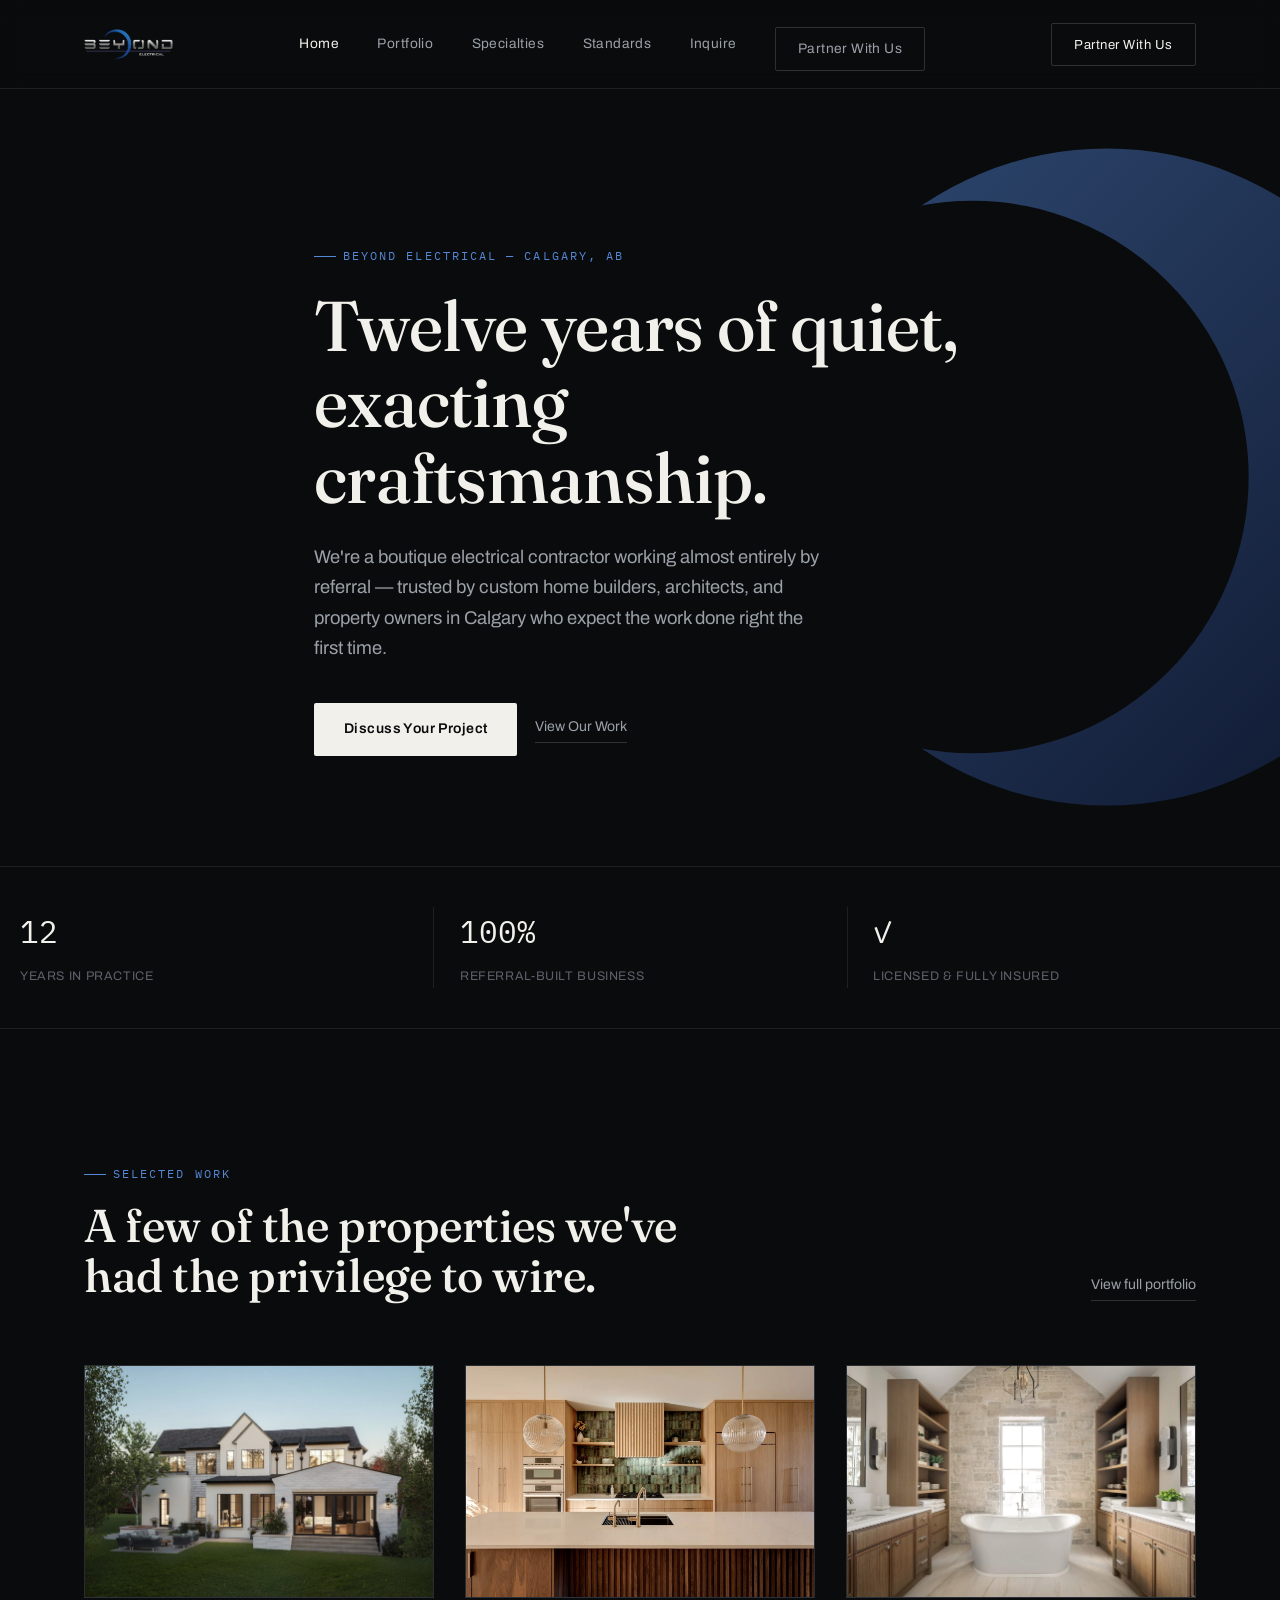
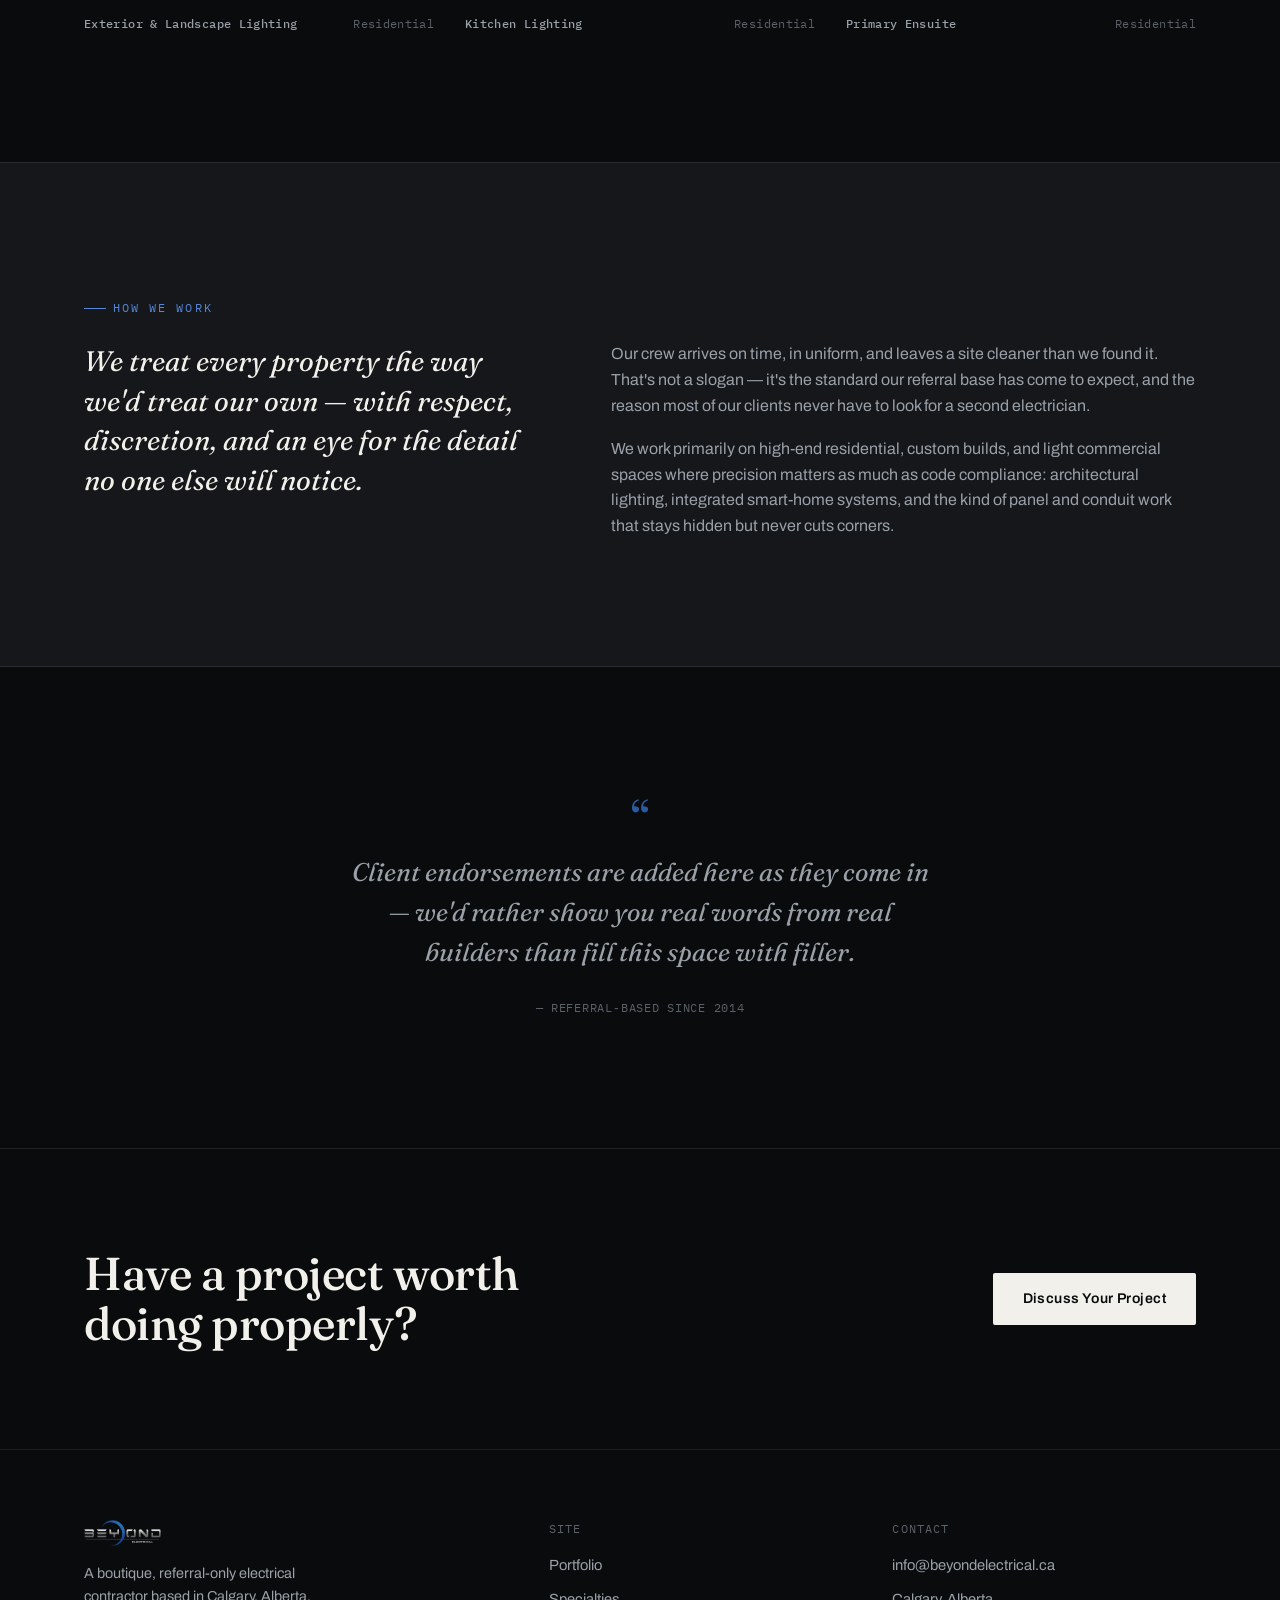
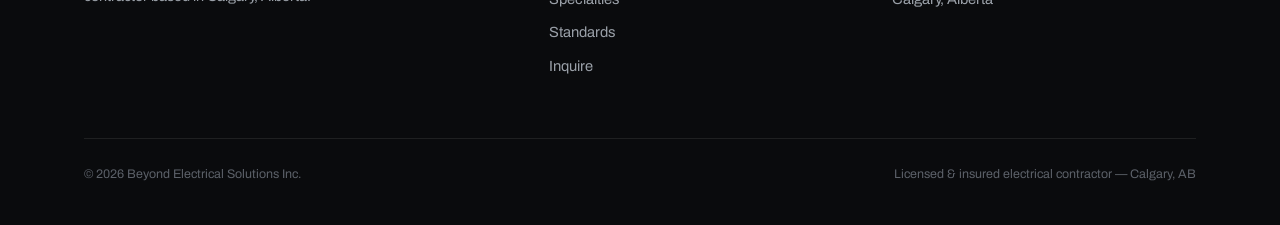
==== index_preview.html @ dde85ee1 "Add files via upload" ====
<!DOCTYPE html>
<html lang="en">
<head>
<meta charset="UTF-8">
<meta name="viewport" content="width=device-width, initial-scale=1.0">
<title>Beyond Electrical Solutions — Calgary, AB</title>
<meta name="description" content="A boutique, referral-only electrical contractor serving Calgary's custom home builders, architects, and discerning property owners for 12 years.">
<link rel="icon" type="image/png" href="[data-uri]">
<style>/* ============================================
   Beyond Electrical Solutions — Design Tokens
   ============================================ */

@import url('https://fonts.googleapis.com/css2?family=Fraunces:ital,opsz,wght@0,9..144,300;0,9..144,400;0,9..144,500;0,9..144,600;1,9..144,400;1,9..144,500&family=Archivo:wght@400;500;600;700&family=IBM+Plex+Mono:wght@400;500&display=swap');

:root{
  /* Color */
  --bg:            #0a0b0d;
  --bg-panel:      #15171b;
  --bg-panel-2:    #1c1f24;
  --text:          #f2f0ea;
  --text-muted:    #9aa0a8;
  --text-faint:    #5c6169;
  --blue-deep:     #12224f;
  --blue:          #2c5aa0;
  --blue-bright:   #5488d6;
  --hairline:      rgba(242,240,234,0.09);
  --hairline-strong: rgba(242,240,234,0.16);

  /* Light-context inversions (used sparingly, e.g. printable/email contexts) */
  --bg-light:      #f6f5f2;
  --text-on-light: #16181c;

  /* Type */
  --font-display: 'Fraunces', Georgia, serif;
  --font-body:    'Archivo', -apple-system, BlinkMacSystemFont, sans-serif;
  --font-mono:    'IBM Plex Mono', ui-monospace, monospace;

  /* Layout */
  --container: 1240px;
  --gutter: clamp(24px, 5vw, 64px);
  --radius: 2px;
}

*, *::before, *::after{ box-sizing: border-box; }
html{ scroll-behavior: smooth; }
@media (prefers-reduced-motion: reduce){
  html{ scroll-behavior: auto; }
  *, *::before, *::after{ animation-duration: 0.01ms !important; animation-iteration-count: 1 !important; transition-duration: 0.01ms !important; scroll-behavior: auto !important; }
}

body{
  margin: 0;
  background: var(--bg);
  color: var(--text);
  font-family: var(--font-body);
  font-size: 16px;
  line-height: 1.6;
  -webkit-font-smoothing: antialiased;
}

img{ max-width: 100%; display: block; }
a{ color: inherit; text-decoration: none; }

.container{
  max-width: var(--container);
  margin: 0 auto;
  padding-left: var(--gutter);
  padding-right: var(--gutter);
}

/* ---------- Type scale ---------- */
h1, h2, h3, .display{
  font-family: var(--font-display);
  font-weight: 500;
  line-height: 1.08;
  letter-spacing: -0.01em;
  margin: 0;
}
h1{ font-size: clamp(2.6rem, 5.5vw, 4.6rem); font-weight: 500; }
h2{ font-size: clamp(2rem, 3.6vw, 3rem); font-weight: 500; }
h3{ font-size: clamp(1.3rem, 2vw, 1.7rem); font-weight: 500; }

.eyebrow{
  font-family: var(--font-mono);
  font-size: 0.72rem;
  letter-spacing: 0.18em;
  text-transform: uppercase;
  color: var(--blue-bright);
  display: inline-flex;
  align-items: center;
  gap: 0.6em;
}
.eyebrow::before{
  content: '';
  width: 22px;
  height: 1px;
  background: var(--blue-bright);
  display: inline-block;
}

p{ margin: 0; color: var(--text-muted); }
p.lede{ font-size: 1.15rem; line-height: 1.65; color: var(--text-muted); max-width: 46ch; }

.hairline{ border: none; border-top: 1px solid var(--hairline); margin: 0; }

/* ---------- Header ---------- */
header.site{
  position: sticky;
  top: 0;
  z-index: 50;
  background: rgba(10,11,13,0.82);
  backdrop-filter: blur(10px);
  border-bottom: 1px solid var(--hairline);
}
.nav-row{
  display: flex;
  align-items: center;
  justify-content: space-between;
  height: 88px;
}
.brand img{ height: 30px; width: auto; }
nav.primary{
  display: flex;
  align-items: center;
  gap: clamp(20px, 3vw, 44px);
}
nav.primary a{
  font-size: 0.86rem;
  letter-spacing: 0.03em;
  color: var(--text-muted);
  transition: color 0.2s ease;
  white-space: nowrap;
}
nav.primary a:hover, nav.primary a.active{ color: var(--text); }
.btn-inquire{
  border: 1px solid var(--hairline-strong);
  padding: 10px 22px;
  font-size: 0.82rem;
  letter-spacing: 0.04em;
  border-radius: var(--radius);
  transition: border-color 0.2s ease, background 0.2s ease;
}
.btn-inquire:hover{ border-color: var(--blue-bright); background: rgba(84,136,214,0.08); }

.nav-toggle{
  display: none;
  background: none;
  border: none;
  color: var(--text);
  font-size: 1.6rem;
  cursor: pointer;
}

@media (max-width: 860px){
  nav.primary.links{
    position: fixed;
    inset: 88px 0 0 0;
    background: var(--bg);
    flex-direction: column;
    align-items: flex-start;
    padding: 40px var(--gutter);
    gap: 28px;
    transform: translateY(-8px);
    opacity: 0;
    pointer-events: none;
    transition: opacity 0.25s ease, transform 0.25s ease;
  }
  nav.primary.links a{ font-size: 1.1rem; }
  nav.primary.links.open{ opacity: 1; pointer-events: auto; transform: translateY(0); }
  .nav-toggle{ display: block; }
  .btn-inquire.desktop-only{ display: none; }
}

/* ---------- Hero ---------- */
.hero{
  position: relative;
  overflow: hidden;
  padding: clamp(90px, 14vw, 150px) 0 clamp(70px, 10vw, 110px);
  border-bottom: 1px solid var(--hairline);
}
.hero-crescent{
  position: absolute;
  right: -18%;
  top: 50%;
  transform: translateY(-50%);
  width: min(70vw, 980px);
  height: auto;
  opacity: 0.5;
  pointer-events: none;
}
.hero-inner{ position: relative; z-index: 2; max-width: 780px; }
.hero .eyebrow{ margin-bottom: 22px; }
.hero h1{ margin-bottom: 26px; }
.hero p.lede{ margin-bottom: 40px; }
.hero-cta{ display: flex; gap: 18px; align-items: center; flex-wrap: wrap; }

.btn-primary{
  background: var(--text);
  color: var(--bg);
  padding: 15px 30px;
  font-size: 0.88rem;
  letter-spacing: 0.03em;
  font-weight: 600;
  border-radius: var(--radius);
  transition: background 0.2s ease, transform 0.2s ease;
  display: inline-block;
}
.btn-primary:hover{ background: var(--blue-bright); color: var(--text); }

.link-ghost{
  font-size: 0.88rem;
  color: var(--text-muted);
  border-bottom: 1px solid var(--hairline-strong);
  padding-bottom: 3px;
  transition: color 0.2s ease, border-color 0.2s ease;
}
.link-ghost:hover{ color: var(--text); border-color: var(--blue-bright); }

/* ---------- Stat row ---------- */
.stats{
  border-bottom: 1px solid var(--hairline);
}
.stats-row{
  display: grid;
  grid-template-columns: repeat(3, 1fr);
  padding: 40px 0;
}
.stat{
  text-align: left;
  padding: 0 clamp(10px,2vw,30px);
  border-left: 1px solid var(--hairline);
}
.stat:first-child{ border-left: none; padding-left: 0; }
.stat .num{
  font-family: var(--font-mono);
  font-size: clamp(1.5rem, 2.4vw, 2.1rem);
  color: var(--text);
  display: block;
  margin-bottom: 6px;
}
.stat .label{
  font-size: 0.78rem;
  letter-spacing: 0.05em;
  text-transform: uppercase;
  color: var(--text-faint);
}
@media (max-width: 700px){
  .stats-row{ grid-template-columns: 1fr; gap: 22px; }
  .stat{ border-left: none; padding-left: 0; border-top: 1px solid var(--hairline); padding-top: 18px; }
  .stat:first-child{ border-top: none; padding-top: 0; }
}

/* ---------- Section scaffolding ---------- */
.section{ padding: clamp(70px, 10vw, 130px) 0; }
.section-head{
  display: flex;
  justify-content: space-between;
  align-items: flex-end;
  gap: 40px;
  margin-bottom: clamp(40px, 6vw, 64px);
  flex-wrap: wrap;
}
.section-head h2{ margin-top: 18px; max-width: 20ch; }
.section-head .lede{ margin-top: 18px; max-width: 40ch; }

/* ---------- Work / portfolio grid ---------- */
.work-grid{
  display: grid;
  grid-template-columns: repeat(3, 1fr);
  gap: clamp(20px, 2.4vw, 32px);
  align-items: start;
}
@media (max-width: 900px){ .work-grid{ grid-template-columns: 1fr; } }

.plate{
  position: relative;
  aspect-ratio: 3/2;
  background:
    linear-gradient(180deg, rgba(44,90,160,0.10), rgba(10,11,13,0) 60%),
    var(--bg-panel);
  border: 1px solid var(--hairline);
  overflow: hidden;
}
.plate.has-photo{ aspect-ratio: 3/2; }
.plate.has-photo.portrait{ aspect-ratio: 2/3; }
.plate img{
  position: absolute;
  inset: 0;
  width: 100%;
  height: 100%;
  object-fit: cover;
  filter: saturate(0.92) contrast(1.02);
}
.plate.has-photo::before{ display: none; }
.plate::before{
  content:'';
  position:absolute; inset:0;
  background-image:
    linear-gradient(var(--hairline) 1px, transparent 1px),
    linear-gradient(90deg, var(--hairline) 1px, transparent 1px);
  background-size: 28px 28px;
  opacity: 0.35;
}
.plate .corner{
  position: absolute;
  width: 16px; height: 16px;
  border: 1px solid var(--hairline-strong);
}
.plate .corner.tl{ top: 14px; left: 14px; border-right: none; border-bottom: none; }
.plate .corner.tr{ top: 14px; right: 14px; border-left: none; border-bottom: none; }
.plate .corner.bl{ bottom: 14px; left: 14px; border-right: none; border-top: none; }
.plate .corner.br{ bottom: 14px; right: 14px; border-left: none; border-top: none; }
.plate .plate-tag{
  position: absolute;
  inset: 0;
  display: flex;
  align-items: center;
  justify-content: center;
  text-align: center;
  font-family: var(--font-mono);
  font-size: 0.72rem;
  letter-spacing: 0.1em;
  text-transform: uppercase;
  color: var(--text-faint);
  padding: 0 20%;
}
.work-caption{
  margin-top: 16px;
  display: flex;
  justify-content: space-between;
  gap: 12px;
  font-family: var(--font-mono);
  font-size: 0.76rem;
  letter-spacing: 0.03em;
  color: var(--text-faint);
}
.work-caption strong{ color: var(--text-muted); font-weight: 500; }

/* ---------- Philosophy / editorial two-col ---------- */
.editorial{
  display: grid;
  grid-template-columns: 1fr 1.3fr;
  gap: clamp(30px, 6vw, 90px);
}
@media (max-width: 800px){ .editorial{ grid-template-columns: 1fr; } }
.editorial .lead-line{
  font-family: var(--font-display);
  font-style: italic;
  font-weight: 400;
  font-size: clamp(1.4rem, 2.2vw, 1.9rem);
  color: var(--text);
  line-height: 1.4;
}
.editorial .body-col p + p{ margin-top: 18px; }
.editorial .body-col p{ color: var(--text-muted); font-size: 1rem; }

/* ---------- Endorsement ---------- */
.endorsement{
  text-align: center;
  max-width: 720px;
  margin: 0 auto;
}
.endorsement .mark{
  font-family: var(--font-display);
  font-size: 3rem;
  color: var(--blue);
  line-height: 1;
  margin-bottom: 10px;
}
.endorsement blockquote{
  margin: 0 0 22px;
  font-family: var(--font-display);
  font-style: italic;
  font-weight: 400;
  font-size: clamp(1.25rem, 2.2vw, 1.6rem);
  color: var(--text-muted);
  line-height: 1.55;
}
.endorsement cite{
  font-style: normal;
  font-family: var(--font-mono);
  font-size: 0.76rem;
  letter-spacing: 0.06em;
  text-transform: uppercase;
  color: var(--text-faint);
}

/* ---------- CTA banner ---------- */
.cta-banner{
  border-top: 1px solid var(--hairline);
  border-bottom: 1px solid var(--hairline);
  padding: clamp(60px,8vw,100px) 0;
}
.cta-banner-inner{
  display: flex;
  justify-content: space-between;
  align-items: center;
  gap: 30px;
  flex-wrap: wrap;
}
.cta-banner h2{ max-width: 16ch; }

/* ---------- Footer ---------- */
footer.site{
  padding: 70px 0 40px;
}
.footer-grid{
  display: grid;
  grid-template-columns: 1.4fr 1fr 1fr;
  gap: 40px;
  padding-bottom: 50px;
}
@media (max-width: 700px){ .footer-grid{ grid-template-columns: 1fr; gap: 34px; } }
.footer-grid img{ height: 26px; margin-bottom: 16px; }
.footer-grid p{ font-size: 0.9rem; max-width: 32ch; }
.footer-col h4{
  font-family: var(--font-mono);
  font-size: 0.72rem;
  letter-spacing: 0.1em;
  text-transform: uppercase;
  color: var(--text-faint);
  margin: 0 0 16px;
  font-weight: 400;
}
.footer-col a, .footer-col p{ display: block; color: var(--text-muted); font-size: 0.92rem; margin-bottom: 10px; }
.footer-col a:hover{ color: var(--text); }
.footer-bottom{
  display: flex;
  justify-content: space-between;
  gap: 20px;
  flex-wrap: wrap;
  padding-top: 26px;
  border-top: 1px solid var(--hairline);
  font-size: 0.78rem;
  color: var(--text-faint);
}

/* ---------- Reveal-on-scroll ---------- */
.reveal{ opacity: 0; transform: translateY(14px); transition: opacity 0.7s ease, transform 0.7s ease; }
.reveal.in{ opacity: 1; transform: translateY(0); }

/* ---------- Specialties list ---------- */
.specialty-list{ border-top: 1px solid var(--hairline); }
.specialty-row{
  display: grid;
  grid-template-columns: 120px 1fr;
  gap: clamp(20px, 4vw, 60px);
  padding: clamp(34px, 5vw, 48px) 0;
  border-bottom: 1px solid var(--hairline);
}
.specialty-row .code{
  font-family: var(--font-mono);
  font-size: 0.8rem;
  letter-spacing: 0.08em;
  color: var(--blue-bright);
  padding-top: 4px;
}
.specialty-row h3{ margin-bottom: 12px; }
.specialty-row p{ max-width: 62ch; }
@media (max-width: 640px){
  .specialty-row{ grid-template-columns: 1fr; gap: 10px; }
}

/* ---------- Process steps ---------- */
.process{
  display: grid;
  grid-template-columns: repeat(3, 1fr);
  gap: clamp(24px, 3vw, 40px);
}
@media (max-width: 800px){ .process{ grid-template-columns: 1fr; } }
.process-step .step-num{
  font-family: var(--font-mono);
  font-size: 0.78rem;
  color: var(--text-faint);
  display: block;
  margin-bottom: 14px;
}
.process-step h3{ margin-bottom: 10px; }
.process-step p{ font-size: 0.95rem; }

/* ---------- Credentials block ---------- */
.credentials{
  background: var(--bg-panel);
  border: 1px solid var(--hairline);
  padding: clamp(28px, 4vw, 40px);
  display: grid;
  grid-template-columns: repeat(3, 1fr);
  gap: 26px;
}
@media (max-width: 700px){ .credentials{ grid-template-columns: 1fr; } }
.credentials .cred-label{
  font-family: var(--font-mono);
  font-size: 0.7rem;
  letter-spacing: 0.08em;
  text-transform: uppercase;
  color: var(--text-faint);
  display: block;
  margin-bottom: 8px;
}
.credentials .cred-value{ color: var(--text); font-size: 1rem; }
.credentials .cred-value.placeholder{ color: var(--text-faint); font-style: italic; }

/* ---------- Form ---------- */
.form-grid{
  display: grid;
  grid-template-columns: 1fr 1fr;
  gap: 22px 26px;
}
@media (max-width: 700px){ .form-grid{ grid-template-columns: 1fr; } }
.field{ display: flex; flex-direction: column; gap: 8px; }
.field.full{ grid-column: 1 / -1; }
.field label{
  font-family: var(--font-mono);
  font-size: 0.72rem;
  letter-spacing: 0.06em;
  text-transform: uppercase;
  color: var(--text-faint);
}
.field label .opt{ text-transform: none; letter-spacing: 0; opacity: 0.7; }
.field input, .field select, .field textarea{
  background: var(--bg-panel);
  border: 1px solid var(--hairline-strong);
  color: var(--text);
  padding: 13px 14px;
  font-family: var(--font-body);
  font-size: 0.95rem;
  border-radius: var(--radius);
  outline: none;
  transition: border-color 0.2s ease;
}
.field input:focus, .field select:focus, .field textarea:focus{ border-color: var(--blue-bright); }
.field textarea{ resize: vertical; min-height: 130px; }
.form-note{ font-size: 0.85rem; margin-top: 18px; }
.form-status{
  margin-top: 18px;
  font-family: var(--font-mono);
  font-size: 0.85rem;
  display: none;
}
.form-status.visible{ display: block; }
.form-status.ok{ color: var(--blue-bright); }
.form-status.err{ color: #d97757; }

.contact-alt{
  border-top: 1px solid var(--hairline);
  margin-top: clamp(50px,6vw,80px);
  padding-top: clamp(40px,5vw,60px);
  display: flex;
  justify-content: space-between;
  gap: 30px;
  flex-wrap: wrap;
  align-items: center;
}

/* ---------- Page hero (inner pages) ---------- */
.page-hero{
  padding: clamp(70px,10vw,110px) 0 clamp(50px,6vw,70px);
  border-bottom: 1px solid var(--hairline);
}
.page-hero h1{ margin-top: 18px; max-width: 16ch; }
.page-hero p.lede{ margin-top: 22px; }
</style>
</head>
<body>

<header class="site">
  <div class="container nav-row">
    <a href="index_preview.html" class="brand"><img src="[data-uri]" alt="Beyond Electrical Solutions"></a>
    <nav class="primary links" id="primaryNav">
      <a href="index_preview.html" class="active">Home</a>
      <a href="portfolio_preview.html">Portfolio</a>
      <a href="specialties_preview.html">Specialties</a>
      <a href="standards_preview.html">Standards</a>
      <a href="inquire_preview.html">Inquire</a>
      <a href="inquire_preview.html" class="btn-inquire" style="margin-top:10px;">Partner With Us</a>
    </nav>
    <a href="inquire_preview.html" class="btn-inquire desktop-only">Partner With Us</a>
    <button class="nav-toggle" id="navToggle" aria-label="Toggle navigation">&#9776;</button>
  </div>
</header>

<section class="hero">
  <svg class="hero-crescent" viewBox="0 0 600 600" xmlns="http://www.w3.org/2000/svg">
    <defs>
      <linearGradient id="crescentGrad" x1="0%" y1="0%" x2="100%" y2="100%">
        <stop offset="0%" stop-color="#5488d6"/>
        <stop offset="100%" stop-color="#12224f"/>
      </linearGradient>
      <mask id="crescentMask">
        <rect width="600" height="600" fill="white"/>
        <circle cx="240" cy="300" r="185" fill="black"/>
      </mask>
    </defs>
    <circle cx="330" cy="300" r="220" fill="url(#crescentGrad)" mask="url(#crescentMask)"/>
  </svg>
  <div class="container hero-inner">
    <span class="eyebrow reveal in">Beyond Electrical &mdash; Calgary, AB</span>
    <h1 class="reveal in">Twelve years of quiet, exacting craftsmanship.</h1>
    <p class="lede reveal in">We're a boutique electrical contractor working almost entirely by referral &mdash; trusted by custom home builders, architects, and property owners in Calgary who expect the work done right the first time.</p>
    <div class="hero-cta reveal in">
      <a href="inquire_preview.html" class="btn-primary">Discuss Your Project</a>
      <a href="portfolio_preview.html" class="link-ghost">View Our Work</a>
    </div>
  </div>
</section>

<section class="stats">
  <div class="container stats-row">
    <div class="stat reveal">
      <span class="num">12</span>
      <span class="label">Years in Practice</span>
    </div>
    <div class="stat reveal">
      <span class="num">100%</span>
      <span class="label">Referral&#8209;Built Business</span>
    </div>
    <div class="stat reveal">
      <span class="num">&#10003;</span>
      <span class="label">Licensed &amp; Fully Insured</span>
    </div>
  </div>
</section>

<section class="section">
  <div class="container">
    <div class="section-head reveal">
      <div>
        <span class="eyebrow">Selected Work</span>
        <h2>A few of the properties we've had the privilege to wire.</h2>
      </div>
      <a href="portfolio_preview.html" class="link-ghost">View full portfolio</a>
    </div>

    <div class="work-grid">
      <div>
        <div class="plate has-photo reveal">
          <img src="[data-uri]" alt="Exterior and landscape lighting on a custom residence" loading="lazy">
        </div>
        <div class="work-caption"><strong>Exterior &amp; Landscape Lighting</strong><span>Residential</span></div>
      </div>
      <div>
        <div class="plate has-photo reveal">
          <img src="[data-uri]" alt="Kitchen island pendant lighting" loading="lazy">
        </div>
        <div class="work-caption"><strong>Kitchen Lighting</strong><span>Residential</span></div>
      </div>
      <div>
        <div class="plate has-photo reveal">
          <img src="[data-uri]" alt="Primary ensuite bathroom lighting" loading="lazy">
        </div>
        <div class="work-caption"><strong>Primary Ensuite</strong><span>Residential</span></div>
      </div>
    </div>
  </div>
</section>

<section class="section" style="background:var(--bg-panel); border-top:1px solid var(--hairline); border-bottom:1px solid var(--hairline);">
  <div class="container">
    <span class="eyebrow reveal">How We Work</span>
    <div class="editorial" style="margin-top:24px;">
      <p class="lead-line reveal">We treat every property the way we'd treat our own &mdash; with respect, discretion, and an eye for the detail no one else will notice.</p>
      <div class="body-col reveal">
        <p>Our crew arrives on time, in uniform, and leaves a site cleaner than we found it. That's not a slogan &mdash; it's the standard our referral base has come to expect, and the reason most of our clients never have to look for a second electrician.</p>
        <p>We work primarily on high-end residential, custom builds, and light commercial spaces where precision matters as much as code compliance: architectural lighting, integrated smart-home systems, and the kind of panel and conduit work that stays hidden but never cuts corners.</p>
      </div>
    </div>
  </div>
</section>

<section class="section">
  <div class="container endorsement reveal">
    <div class="mark">&ldquo;</div>
    <blockquote>Client endorsements are added here as they come in &mdash; we'd rather show you real words from real builders than fill this space with filler.</blockquote>
    <cite>&mdash; Referral&#8209;based since 2014</cite>
  </div>
</section>

<section class="cta-banner">
  <div class="container cta-banner-inner">
    <h2 class="reveal">Have a project worth doing properly?</h2>
    <a href="inquire_preview.html" class="btn-primary reveal">Discuss Your Project</a>
  </div>
</section>

<footer class="site">
  <div class="container">
    <div class="footer-grid">
      <div>
        <img src="[data-uri]" alt="Beyond Electrical Solutions">
        <p>A boutique, referral&#8209;only electrical contractor based in Calgary, Alberta.</p>
      </div>
      <div class="footer-col">
        <h4>Site</h4>
        <a href="portfolio_preview.html">Portfolio</a>
        <a href="specialties_preview.html">Specialties</a>
        <a href="standards_preview.html">Standards</a>
        <a href="inquire_preview.html">Inquire</a>
      </div>
      <div class="footer-col">
        <h4>Contact</h4>
        <a href="mailto:info@beyondelectrical.ca">info@beyondelectrical.ca</a>
        <p>Calgary, Alberta</p>
      </div>
    </div>
    <div class="footer-bottom">
      <span>&copy; 2026 Beyond Electrical Solutions Inc.</span>
      <span>Licensed &amp; insured electrical contractor &mdash; Calgary, AB</span>
    </div>
  </div>
</footer>

<script>// Mobile nav toggle
const navToggle = document.getElementById('navToggle');
const primaryNav = document.getElementById('primaryNav');
if (navToggle && primaryNav) {
  navToggle.addEventListener('click', () => {
    primaryNav.classList.toggle('open');
  });
  primaryNav.querySelectorAll('a').forEach(link => {
    link.addEventListener('click', () => primaryNav.classList.remove('open'));
  });
}

// Scroll reveal
const revealEls = document.querySelectorAll('.reveal');
if ('IntersectionObserver' in window && revealEls.length) {
  const io = new IntersectionObserver((entries) => {
    entries.forEach(entry => {
      if (entry.isIntersecting) {
        entry.target.classList.add('in');
        io.unobserve(entry.target);
      }
    });
  }, { threshold: 0.15 });
  revealEls.forEach(el => io.observe(el));
} else {
  revealEls.forEach(el => el.classList.add('in'));
}
</script>
</body>
</html>
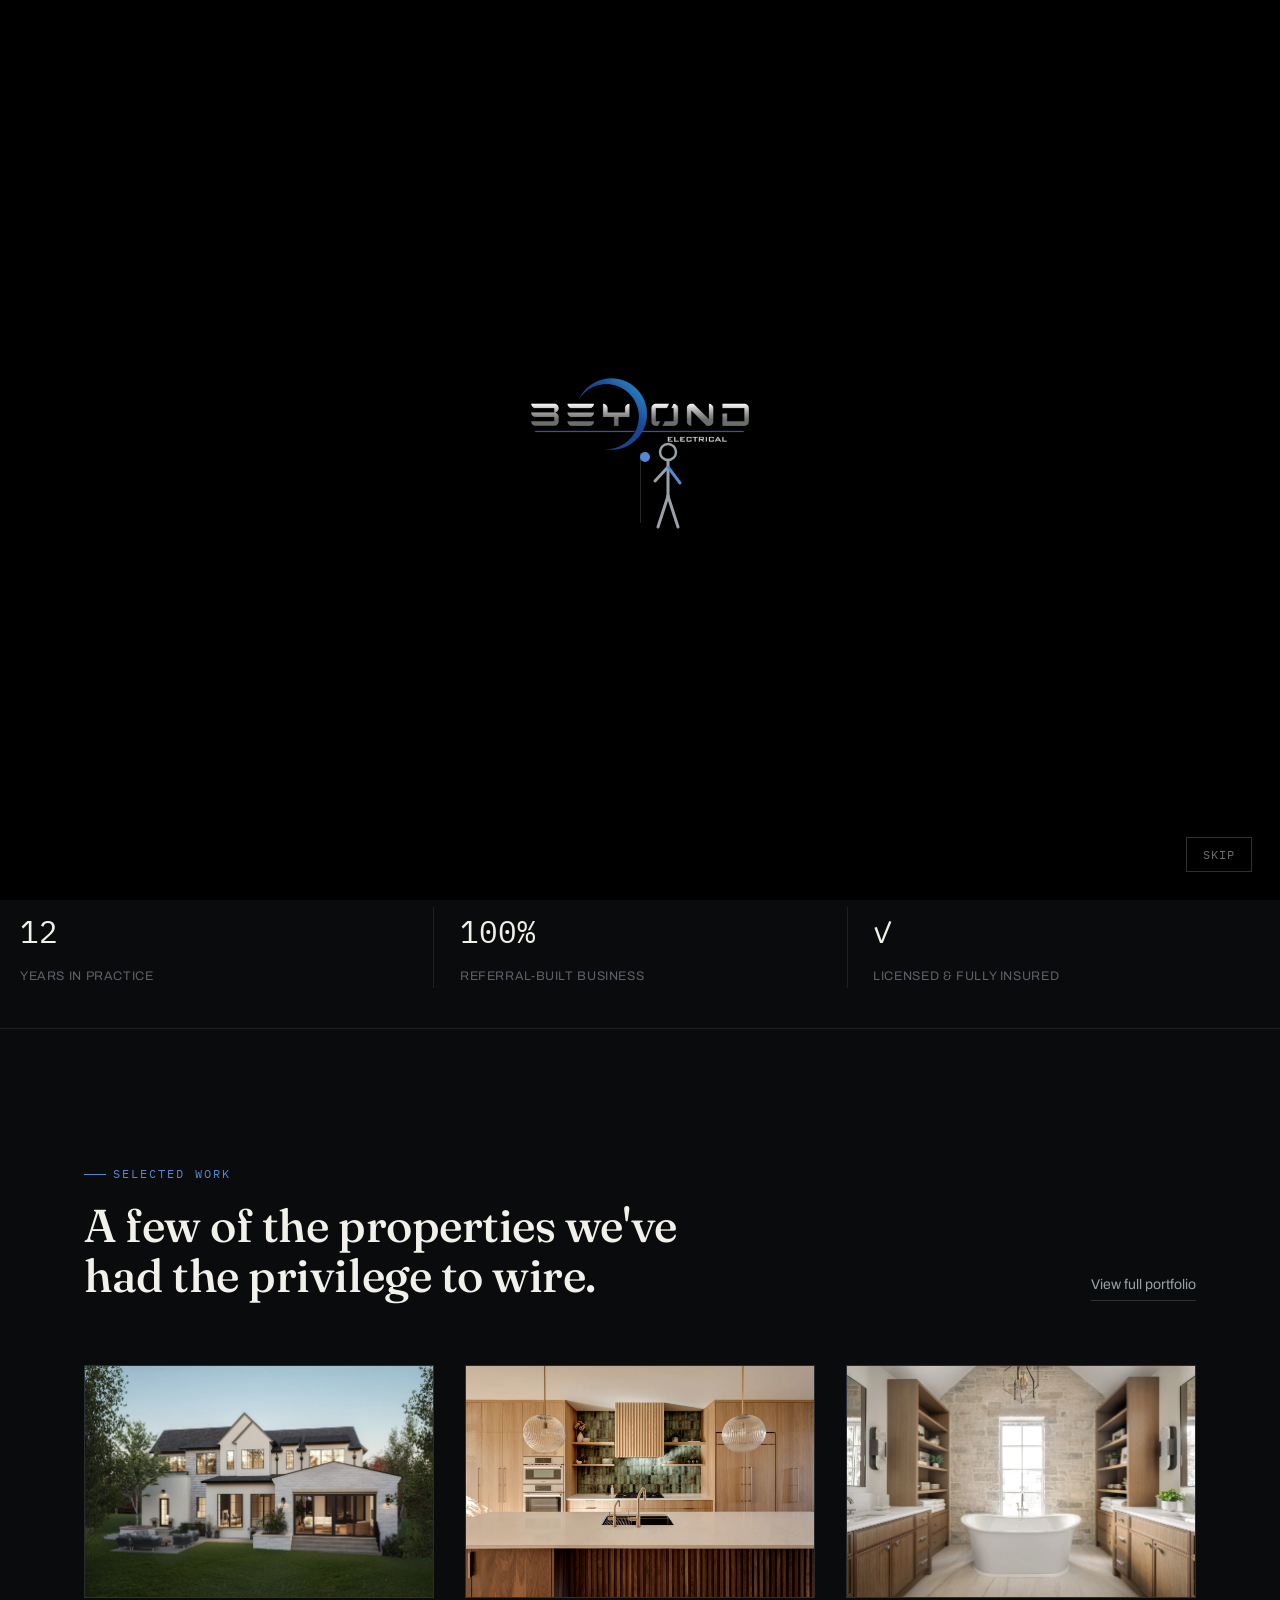
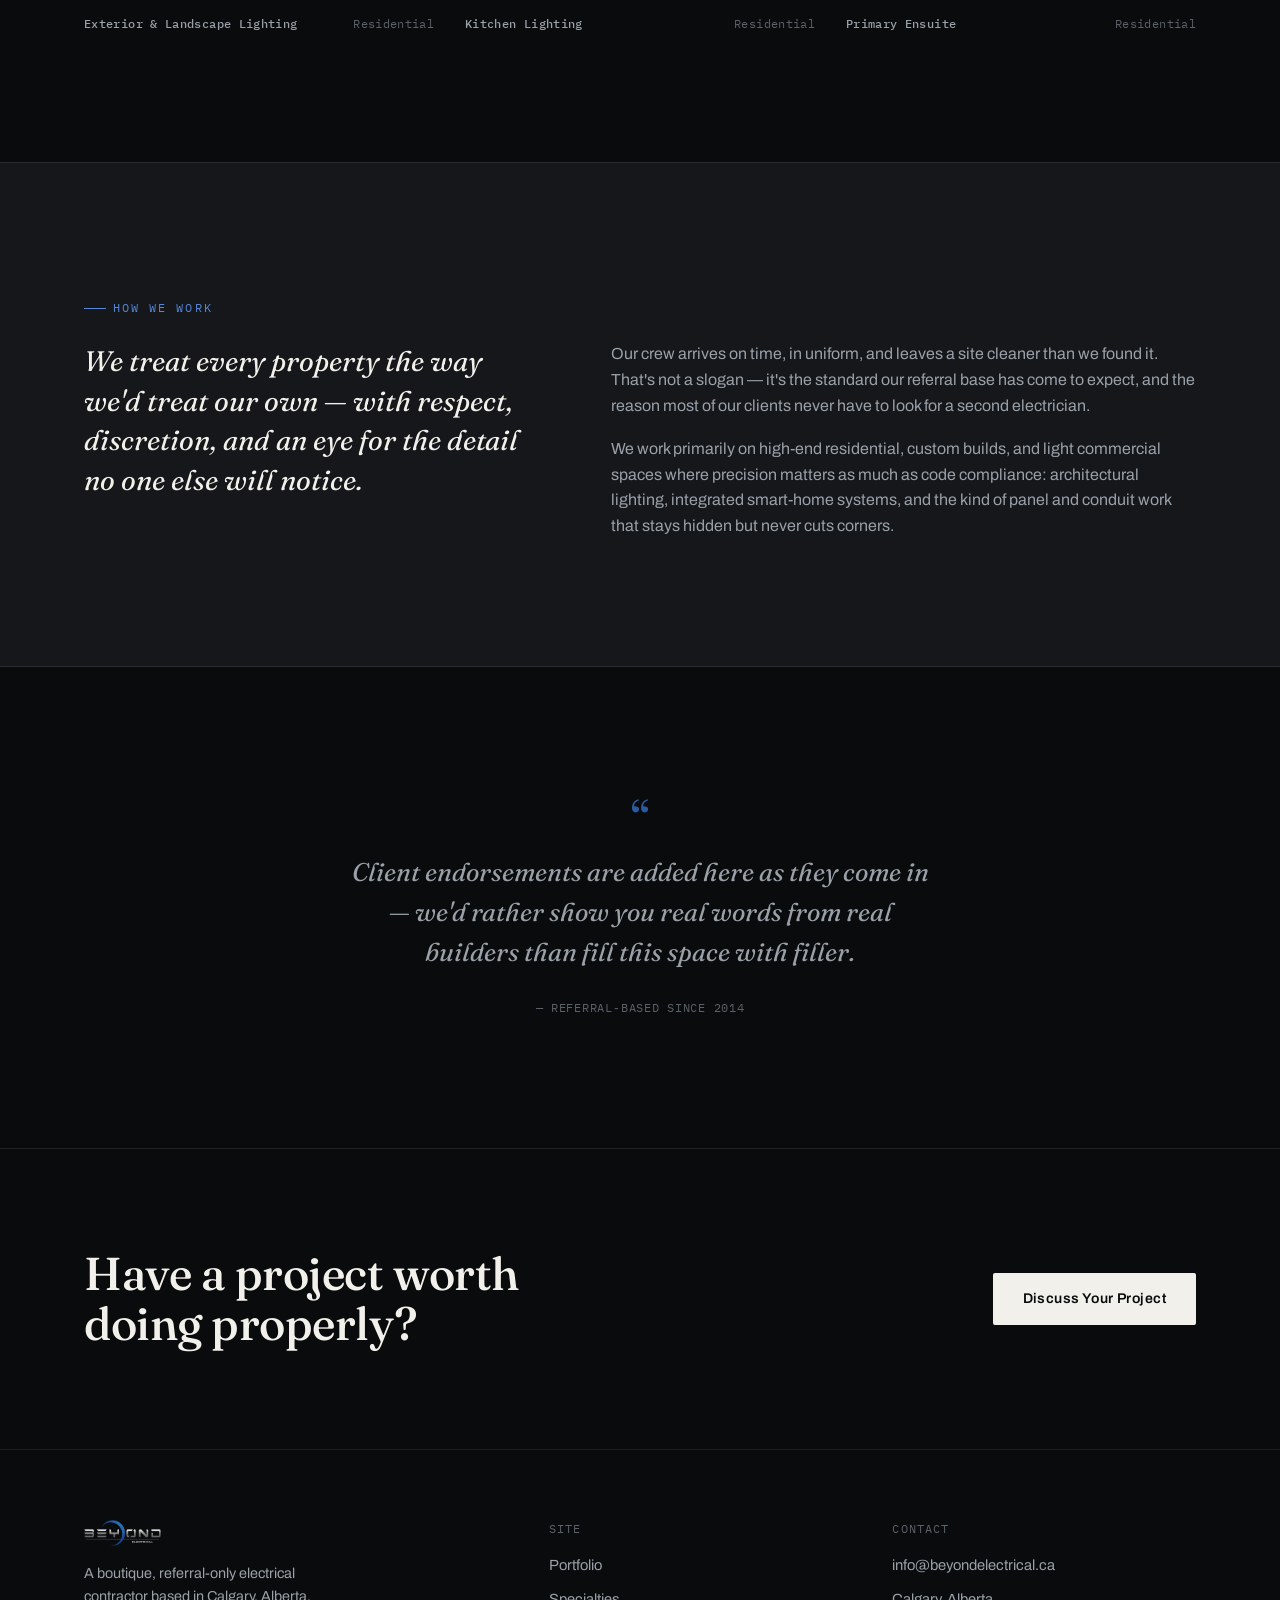
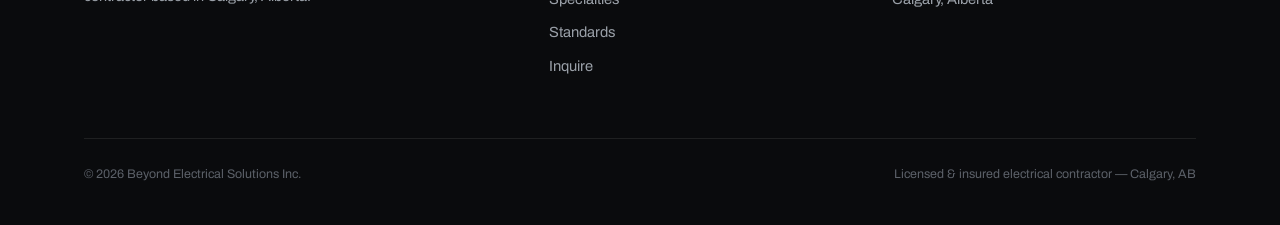
==== commit add818ee: "Add files via upload" ====
--- a/index_preview.html
+++ b/index_preview.html
@@ -560,8 +560,157 @@
 .page-hero h1{ margin-top: 18px; max-width: 16ch; }
 .page-hero p.lede{ margin-top: 22px; }
 </style>
+<style>/* ============================================================
+   Intro animation — lightbulb-flicker logo reveal, character
+   pulls the cord, blackout, reveal homepage.
+   Scoped entirely to #introOverlay so it never touches the rest
+   of the site's styles.
+   ============================================================ */
+
+#introOverlay{
+  position: fixed;
+  inset: 0;
+  z-index: 999;
+  background: #000;
+  display: flex;
+  align-items: center;
+  justify-content: center;
+  overflow: hidden;
+  transition: opacity 0.5s ease;
+}
+#introOverlay.fade-out{ opacity: 0; pointer-events: none; }
+#introOverlay.hidden{ display: none; }
+
+.intro-stage{
+  position: relative;
+  width: min(90vw, 520px);
+  display: flex;
+  flex-direction: column;
+  align-items: center;
+}
+
+.intro-logo{
+  width: 220px;
+  opacity: 0;
+  filter: brightness(0.4);
+}
+.intro-logo.flicker-on{
+  animation: bulbFlickerOn 1.1s steps(1) forwards;
+}
+.intro-logo.flicker-off{
+  animation: bulbFlickerOff 0.4s steps(1) forwards;
+}
+
+@keyframes bulbFlickerOn{
+  0%   { opacity: 0;   filter: brightness(0.3); }
+  8%   { opacity: 1;   filter: brightness(1.3); }
+  11%  { opacity: 0.2; filter: brightness(0.3); }
+  16%  { opacity: 1;   filter: brightness(1.3); }
+  19%  { opacity: 0.3; filter: brightness(0.4); }
+  26%  { opacity: 1;   filter: brightness(1.3); }
+  29%  { opacity: 0.5; filter: brightness(0.6); }
+  36%  { opacity: 1;   filter: brightness(1.15); }
+  100% { opacity: 1;   filter: brightness(1); }
+}
+@keyframes bulbFlickerOff{
+  0%   { opacity: 1;   filter: brightness(1); }
+  20%  { opacity: 0.2; }
+  38%  { opacity: 1;   filter: brightness(1.4); }
+  55%  { opacity: 0.15;}
+  75%  { opacity: 0.7; }
+  100% { opacity: 0;   filter: brightness(0.2); }
+}
+
+/* Pull cord hanging from the logo */
+.intro-cord{
+  width: 1px;
+  height: 70px;
+  background: var(--hairline-strong, rgba(242,240,234,0.3));
+  margin-top: 2px;
+  opacity: 0;
+  transition: opacity 0.3s ease;
+}
+.intro-cord.visible{ opacity: 1; }
+.intro-cord-handle{
+  width: 10px;
+  height: 10px;
+  border-radius: 50%;
+  background: var(--blue-bright, #5488d6);
+  margin: -1px auto 0;
+  transition: transform 0.35s cubic-bezier(.3,0,.2,1);
+}
+.intro-cord.pulled .intro-cord-handle{ transform: translateY(26px); }
+.intro-cord.pulled{ height: 96px; }
+
+/* Character: simple line-art figure that walks in and pulls */
+.intro-character{
+  position: absolute;
+  bottom: -6px;
+  left: 50%;
+  width: 46px;
+  height: 90px;
+  transform: translateX(-220px) translateX(-50%);
+  transition: transform 0.7s cubic-bezier(.25,.7,.3,1);
+  opacity: 0;
+}
+.intro-character.walk-in{
+  opacity: 1;
+  transform: translateX(28px) translateX(-50%);
+}
+.intro-character .arm{
+  transform-origin: 60% 20%;
+  transition: transform 0.35s ease;
+}
+.intro-character.reach .arm{
+  transform: rotate(38deg);
+}
+.intro-character.pull .arm{
+  transform: rotate(70deg) translateY(6px);
+}
+
+.intro-skip{
+  position: absolute;
+  bottom: 28px;
+  right: 28px;
+  font-family: var(--font-mono, monospace);
+  font-size: 0.72rem;
+  letter-spacing: 0.08em;
+  text-transform: uppercase;
+  color: rgba(242,240,234,0.45);
+  background: none;
+  border: 1px solid rgba(242,240,234,0.2);
+  padding: 9px 16px;
+  cursor: pointer;
+  transition: color 0.2s ease, border-color 0.2s ease;
+}
+.intro-skip:hover{ color: #f2f0ea; border-color: rgba(242,240,234,0.5); }
+
+body.intro-lock{ overflow: hidden; height: 100vh; }
+
+@media (prefers-reduced-motion: reduce){
+  #introOverlay{ display: none !important; }
+}
+</style>
 </head>
 <body>
+
+<div id="introOverlay">
+  <div class="intro-stage">
+    <img src="[data-uri]" alt="" class="intro-logo">
+    <div class="intro-cord">
+      <div class="intro-cord-handle"></div>
+    </div>
+    <svg class="intro-character" viewBox="0 0 46 90" fill="none" xmlns="http://www.w3.org/2000/svg" aria-hidden="true">
+      <circle cx="23" cy="13" r="8" stroke="#9aa0a8" stroke-width="2.5"/>
+      <line x1="23" y1="21" x2="23" y2="57" stroke="#9aa0a8" stroke-width="3" stroke-linecap="round"/>
+      <line x1="23" y1="57" x2="13" y2="88" stroke="#9aa0a8" stroke-width="3" stroke-linecap="round"/>
+      <line x1="23" y1="57" x2="33" y2="88" stroke="#9aa0a8" stroke-width="3" stroke-linecap="round"/>
+      <line x1="23" y1="28" x2="10" y2="42" stroke="#9aa0a8" stroke-width="3" stroke-linecap="round"/>
+      <line class="arm" x1="23" y1="28" x2="35" y2="44" stroke="#5488d6" stroke-width="3" stroke-linecap="round"/>
+    </svg>
+  </div>
+  <button class="intro-skip" type="button">Skip</button>
+</div>
 
 <header class="site">
   <div class="container nav-row">
@@ -737,5 +886,74 @@
   revealEls.forEach(el => el.classList.add('in'));
 }
 </script>
+<script>/* ============================================================
+   Intro animation sequencer.
+   Plays once per browser session, skippable, and skipped
+   entirely for reduced-motion users (handled in CSS) or repeat
+   visits within the same session (handled here).
+   ============================================================ */
+
+(function () {
+  var overlay = document.getElementById('introOverlay');
+  if (!overlay) return;
+
+  var alreadySeen = sessionStorage.getItem('beyondIntroSeen') === '1';
+  var prefersReducedMotion = window.matchMedia('(prefers-reduced-motion: reduce)').matches;
+
+  if (alreadySeen || prefersReducedMotion) {
+    overlay.classList.add('hidden');
+    document.body.classList.remove('intro-lock');
+    return;
+  }
+
+  document.body.classList.add('intro-lock');
+
+  var logo = overlay.querySelector('.intro-logo');
+  var cord = overlay.querySelector('.intro-cord');
+  var character = overlay.querySelector('.intro-character');
+  var skipBtn = overlay.querySelector('.intro-skip');
+
+  var timers = [];
+  function at(ms, fn) { timers.push(setTimeout(fn, ms)); }
+  function clearTimers() { timers.forEach(clearTimeout); timers = []; }
+
+  function finish() {
+    clearTimers();
+    overlay.classList.add('fade-out');
+    sessionStorage.setItem('beyondIntroSeen', '1');
+    setTimeout(function () {
+      overlay.classList.add('hidden');
+      document.body.classList.remove('intro-lock');
+    }, 550);
+  }
+
+  function runSequence() {
+    // Logo flickers on like a bulb warming up
+    at(150, function () { logo.classList.add('flicker-on'); });
+    // Cord fades in once the logo has settled
+    at(1300, function () { cord.classList.add('visible'); });
+    // Character walks in
+    at(1500, function () { character.classList.add('walk-in'); });
+    // Character reaches for the cord
+    at(2250, function () { character.classList.add('reach'); });
+    // Character pulls
+    at(2600, function () {
+      character.classList.add('pull');
+      cord.classList.add('pulled');
+      logo.classList.remove('flicker-on');
+      logo.classList.add('flicker-off');
+    });
+    // Hold on black briefly, then reveal the page
+    at(3150, finish);
+  }
+
+  skipBtn.addEventListener('click', finish);
+  overlay.addEventListener('click', function (e) {
+    if (e.target === overlay) finish();
+  });
+
+  runSequence();
+})();
+</script>
 </body>
 </html>
